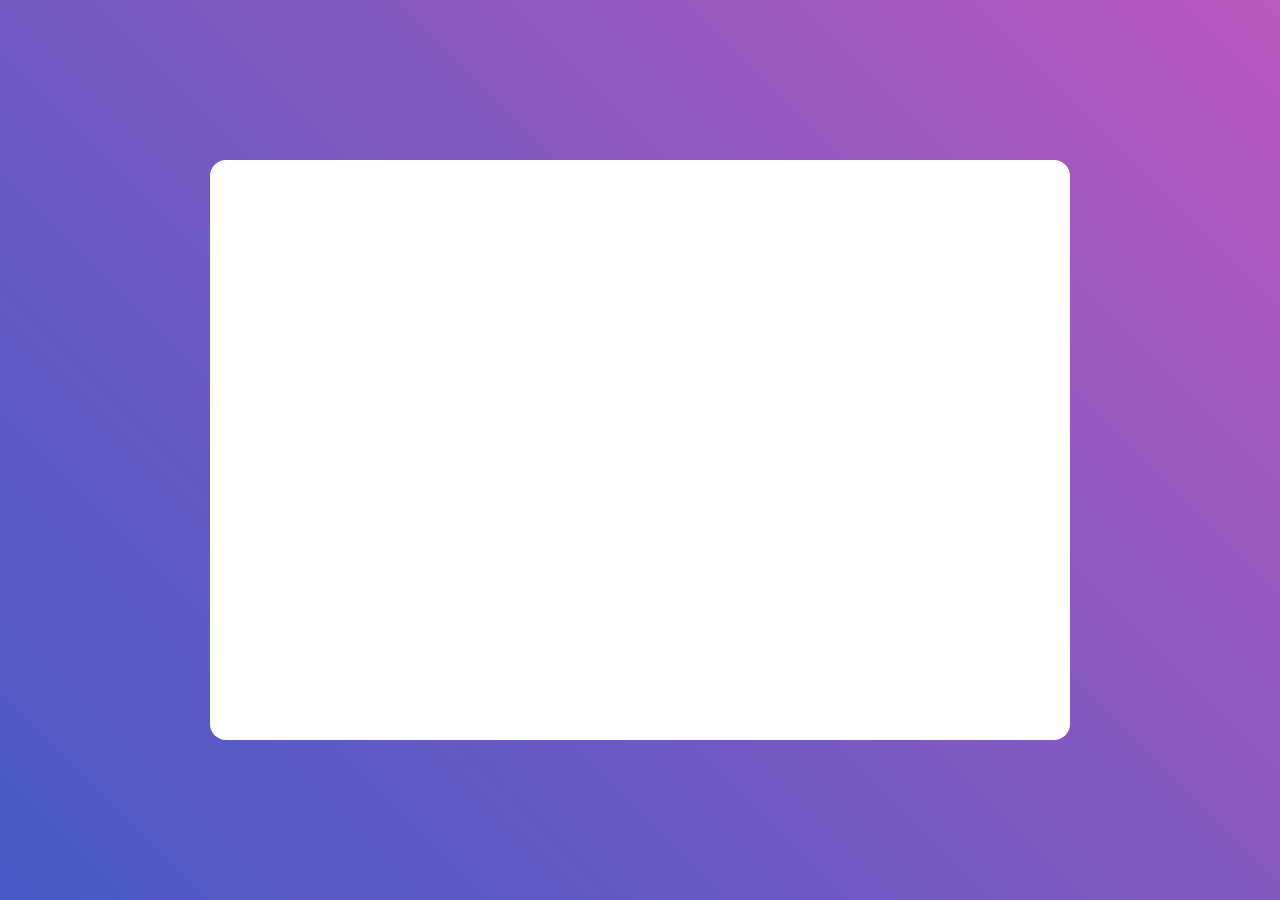
==== index.html @ 361ef454 "merge w nikita" ====
<!DOCTYPE html>
<html lang="en">
  <head>
    <meta charset="UTF-8" />
    <meta name="viewport" content="width=device-width, initial-scale=1.0" />
    <title>Document</title>
    <link rel="stylesheet" href="style.css" />
  </head>
  <body>
    <main>
      <div class="content"></div>
    </main>
  </body>
</html>
---- style.css ----
@import url("https://fonts.googleapis.com/css2?family=Montserrat:wght@300;400;500;600;700&family=Nunito:wght@200;300;400;500;600;700;800&display=swap");

* {
  font-family: "Montserrat";
  margin: 0;
  padding: 0;
  text-decoration: none;
}

main {
  display: flex;
  justify-content: center;
  align-items: center;
  gap: 18px;
  height: 100vh;
  background: linear-gradient(45deg, rgba(71, 90, 198, 1) 0%, rgba(122, 89, 193, 1) 50%, rgba(186, 88, 191, 1) 100%);
}

a {
  color: #222;
}

hr {
  margin: 0 6px;
}

i {
  font-size: 18px;
}

.content {
  max-width: 85%;
  width: 860px;
  height: 580px;
  max-width: 90%;
  display: flex;
  align-items: center;
  justify-content: center;
  gap: 64px;
  background-color: white;
  border-radius: 16px;
}

.menu {
  text-align: center;
  border-radius: 9999px;
  background-color: white;
  display: flex;
  align-items: center;
  flex-direction: column;

  &:hover .menu-content {
    transition: max-height 1s;
    max-height: 600px;
  }
}

.menu-icon {
  margin: 24px;
}

.menu-content {
  list-style-type: none;
  overflow: hidden;
  max-height: 0px;
  display: flex;
  justify-content: center;
  flex-direction: column;
  gap: 6px;
  transition: max-height 0.6s;

  & li {
    transition: background 0.3s;
    cursor: pointer;
    padding: 0 6px;
    margin: 8px 0;
    font-weight: 600;
    transition: 0.4s;
    font-size: 10px;
  }

  & li:hover {
    background: linear-gradient(90deg, rgba(71, 90, 198, 1) 0%, rgba(122, 89, 193, 1) 50%, rgba(186, 88, 191, 1) 100%);
    -webkit-background-clip: text;
    -webkit-text-fill-color: transparent;
  }

  & li:last-child {
    margin-bottom: 24px;
  }
}

form {
  display: grid;
  gap: 16px;
  text-align: center;
}

input {
  outline: none;
  border: none;
  background-color: #e6e6e6;
  border-radius: 99999px;
  height: 48px;
  color: #666;
  font-size: 14px;
  font-weight: 500;
  padding: 0 18px;
}

button {
  /* background: linear-gradient(315deg, rgba(71, 90, 199, 1) 0%, rgba(117, 89, 195, 1) 50%, rgba(186, 88, 190, 1) 100%); */
  background-color: #30a14e;
  color: white;
  height: 48px;
  padding: 0 18px;
  border-radius: 99999px;
  border: none;
  cursor: pointer;
}

.icon-input {
  display: flex;
  align-items: center;
  position: relative;
  width: 100%;

  & i {
    position: absolute;
    left: 20px;
    z-index: 2;
  }

  & input {
    padding-left: 48px;
  }
}

.rwd-table {
  margin: 1em 0;
  min-width: 300px;
}

.rwd-table tr {
  border-top: 1px solid #ddd;
  border-bottom: 1px solid #ddd;
}

.rwd-table th {
  display: none;
}

.rwd-table td {
  display: block;
}

.rwd-table td:first-child {
  padding-top: .5em;
}

.rwd-table td:last-child {
  padding-bottom: .5em;
}

.rwd-table td:before {
  content: attr(data-th) ": ";
  font-weight: bold;
  width: 6.5em;
  display: inline-block;
}

@media (min-width: 480px) {
  .rwd-table td:before {
    display: none;
  }
}

.rwd-table th,
.rwd-table td {
  text-align: left;
}

@media (min-width: 480px) {

  .rwd-table th,
  .rwd-table td {
    display: table-cell;
    padding: .25em .5em;
  }

  .rwd-table th:first-child,
  .rwd-table td:first-child {
    padding-left: 0;
  }

  .rwd-table th:last-child,
  .rwd-table td:last-child {
    padding-right: 0;
  }
}

body {
  -webkit-font-smoothing: antialiased;
  text-rendering: optimizeLegibility;
  height: 100vh;
}

h1 {
  font-weight: normal;
  letter-spacing: -1px;
  color: #34495E;
}

.rwd-table,
.edit {
  background: #34495E;
  color: #fff;
  border-radius: .4em;
  overflow: hidden;
}

.edit {
  padding: 100px;
  gap: 40px;
  display: flex;
  align-items: center;
  flex-direction: column;
}

.rwd-table tr {
  border-color: #46637f;
}

.rwd-table th,
.rwd-table td {
  margin: .5em 1em;
}

@media (min-width: 480px) {

  .rwd-table th,
  .rwd-table td {
    padding: 1em !important;
  }
}

.rwd-table th,
.rwd-table td:before {
  color: #dd5;
}

/* @media (max-width: 960px) {
  main {
    flex-direction: column-reverse;
  }

  .menu, .menu-content {
    flex-direction: row;
  }
} */
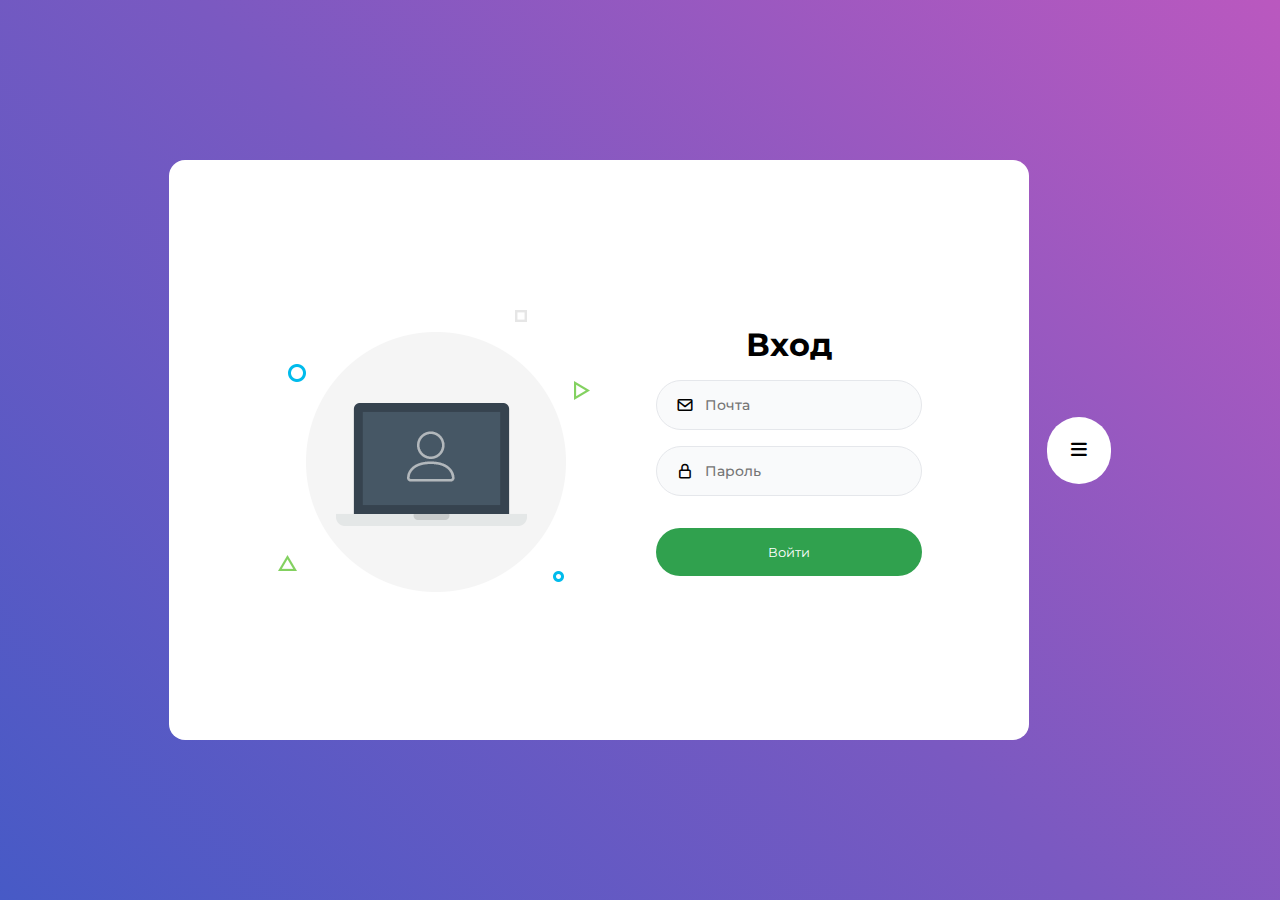
==== commit 0561985f: "!!!!!!1!!!!!" ====
--- a/index.html
+++ b/index.html
@@ -1,14 +1,78 @@
 <!DOCTYPE html>
 <html lang="en">
-  <head>
-    <meta charset="UTF-8" />
-    <meta name="viewport" content="width=device-width, initial-scale=1.0" />
-    <title>Document</title>
-    <link rel="stylesheet" href="style.css" />
-  </head>
-  <body>
-    <main>
-      <div class="content"></div>
-    </main>
-  </body>
-</html>
+
+<head>
+  <meta charset="UTF-8" />
+  <meta name="viewport" content="width=device-width, initial-scale=1.0" />
+  <title>Вход</title>
+  <link rel="stylesheet" href="style.css" />
+  <link href="https://unpkg.com/boxicons@2.1.4/css/boxicons.min.css" rel="stylesheet" />
+  <link href="https://cdnjs.cloudflare.com/ajax/libs/font-awesome/6.5.1/css/all.min.css" rel="stylesheet" />
+</head>
+
+<body>
+  <main>
+    <div class="content">
+      <img src="assets/img.webp" alt="красивая картинка :)" />
+      <form>
+        <h1>Вход</h1>
+        <div class="icon-input">
+          <i class="bx bx-envelope"></i>
+          <input name="email" type="email" placeholder="Почта" />
+        </div>
+        <div class="icon-input">
+          <i class="bx bx-lock-alt"></i>
+          <input name="password" type="password" placeholder="Пароль" />
+        </div>
+        <button style="margin-top: 16px">Войти</button>
+      </form>
+    </div>
+    <div class="menu">
+      <div class="menu-icon">
+        <i class="fa-solid fa-bars"></i>
+      </div>
+
+      <ul class="menu-content">
+        <li>
+          <a href="#">
+            <i class="fa-solid fa-arrow-right-to-bracket"></i>
+            <p>sign in</p>
+          </a>
+        </li>
+        <hr />
+        <li>
+          <a href="sign-up.html">
+            <i class="fa-solid fa-arrow-right-to-bracket"></i>
+            <p>sign up</p>
+          </a>
+        </li>
+        <hr />
+
+        <li>
+          <a href="user-files.html">
+            <i class="fa-solid fa-house"></i>
+            <p>home</p>
+          </a>
+        </li>
+        <hr />
+
+        <li>
+          <a href="upload.html">
+            <i class="fa-solid fa-cloud-arrow-up"></i>
+            <p>upload</p>
+          </a>
+        </li>
+        <hr />
+
+        <li>
+          <a href="files.html">
+            <i class="fa-solid fa-cloud"></i>
+            <p>access</p>
+          </a>
+        </li>
+      </ul>
+    </div>
+  </main>
+</body>
+
+</html>--- a/style.css
+++ b/style.css
@@ -29,9 +29,10 @@
 }
 
 .content {
-  max-width: 85%;
-  width: 860px;
-  height: 580px;
+  max-width: 80%;
+  width: 780px;
+  padding: 40px;
+  height: 500px;
   max-width: 90%;
   display: flex;
   align-items: center;
@@ -98,8 +99,8 @@
 
 input {
   outline: none;
-  border: none;
-  background-color: #e6e6e6;
+  border: 1px solid #e5e7eb;
+  background-color: #f9fafb;
   border-radius: 99999px;
   height: 48px;
   color: #666;
@@ -136,117 +137,58 @@
   }
 }
 
-.rwd-table {
-  margin: 1em 0;
-  min-width: 300px;
-}
-
-.rwd-table tr {
-  border-top: 1px solid #ddd;
-  border-bottom: 1px solid #ddd;
-}
-
-.rwd-table th {
-  display: none;
-}
-
-.rwd-table td {
-  display: block;
-}
-
-.rwd-table td:first-child {
-  padding-top: .5em;
-}
-
-.rwd-table td:last-child {
-  padding-bottom: .5em;
-}
-
-.rwd-table td:before {
-  content: attr(data-th) ": ";
-  font-weight: bold;
-  width: 6.5em;
-  display: inline-block;
-}
-
-@media (min-width: 480px) {
-  .rwd-table td:before {
-    display: none;
-  }
-}
-
-.rwd-table th,
-.rwd-table td {
-  text-align: left;
-}
-
-@media (min-width: 480px) {
-
-  .rwd-table th,
-  .rwd-table td {
-    display: table-cell;
-    padding: .25em .5em;
-  }
-
-  .rwd-table th:first-child,
-  .rwd-table td:first-child {
-    padding-left: 0;
-  }
-
-  .rwd-table th:last-child,
-  .rwd-table td:last-child {
-    padding-right: 0;
-  }
-}
-
 body {
   -webkit-font-smoothing: antialiased;
   text-rendering: optimizeLegibility;
   height: 100vh;
 }
 
-h1 {
-  font-weight: normal;
-  letter-spacing: -1px;
-  color: #34495E;
-}
-
-.rwd-table,
 .edit {
-  background: #34495E;
-  color: #fff;
-  border-radius: .4em;
-  overflow: hidden;
-}
-
-.edit {
-  padding: 100px;
-  gap: 40px;
-  display: flex;
-  align-items: center;
-  flex-direction: column;
-}
-
-.rwd-table tr {
-  border-color: #46637f;
-}
-
-.rwd-table th,
+  height: fit-content;
+  gap: 16px;
+  display: grid;
+  text-align: start;
+
+  & input {
+    margin-right: 12px
+  }
+
+  & h4 {
+    font-weight: 600;
+  }
+}
+
+.rwd-table {
+  width: 100%;
+  border-collapse: collapse;
+  position: relative;
+}
+
+thead {
+  position: sticky;
+  top: 0;
+}
+
+.table-container {
+  max-height: 430px;
+  overflow-x: auto;
+  width: 100%;
+}
+
+.rwd-table th {
+  color: #374151;
+  font-weight: 700;
+  border: 1px solid #e5e7eb;
+  border-width: 0 0 1px 0;
+  background: #f9fafb;
+  padding: 1rem 1rem;
+  text-align: start;
+}
+
 .rwd-table td {
-  margin: .5em 1em;
-}
-
-@media (min-width: 480px) {
-
-  .rwd-table th,
-  .rwd-table td {
-    padding: 1em !important;
-  }
-}
-
-.rwd-table th,
-.rwd-table td:before {
-  color: #dd5;
+  padding: 1rem 1rem;
+  border: 1px solid #e5e7eb;
+  border-width: 0 0 1px 0;
 }
 
 /* @media (max-width: 960px) {
